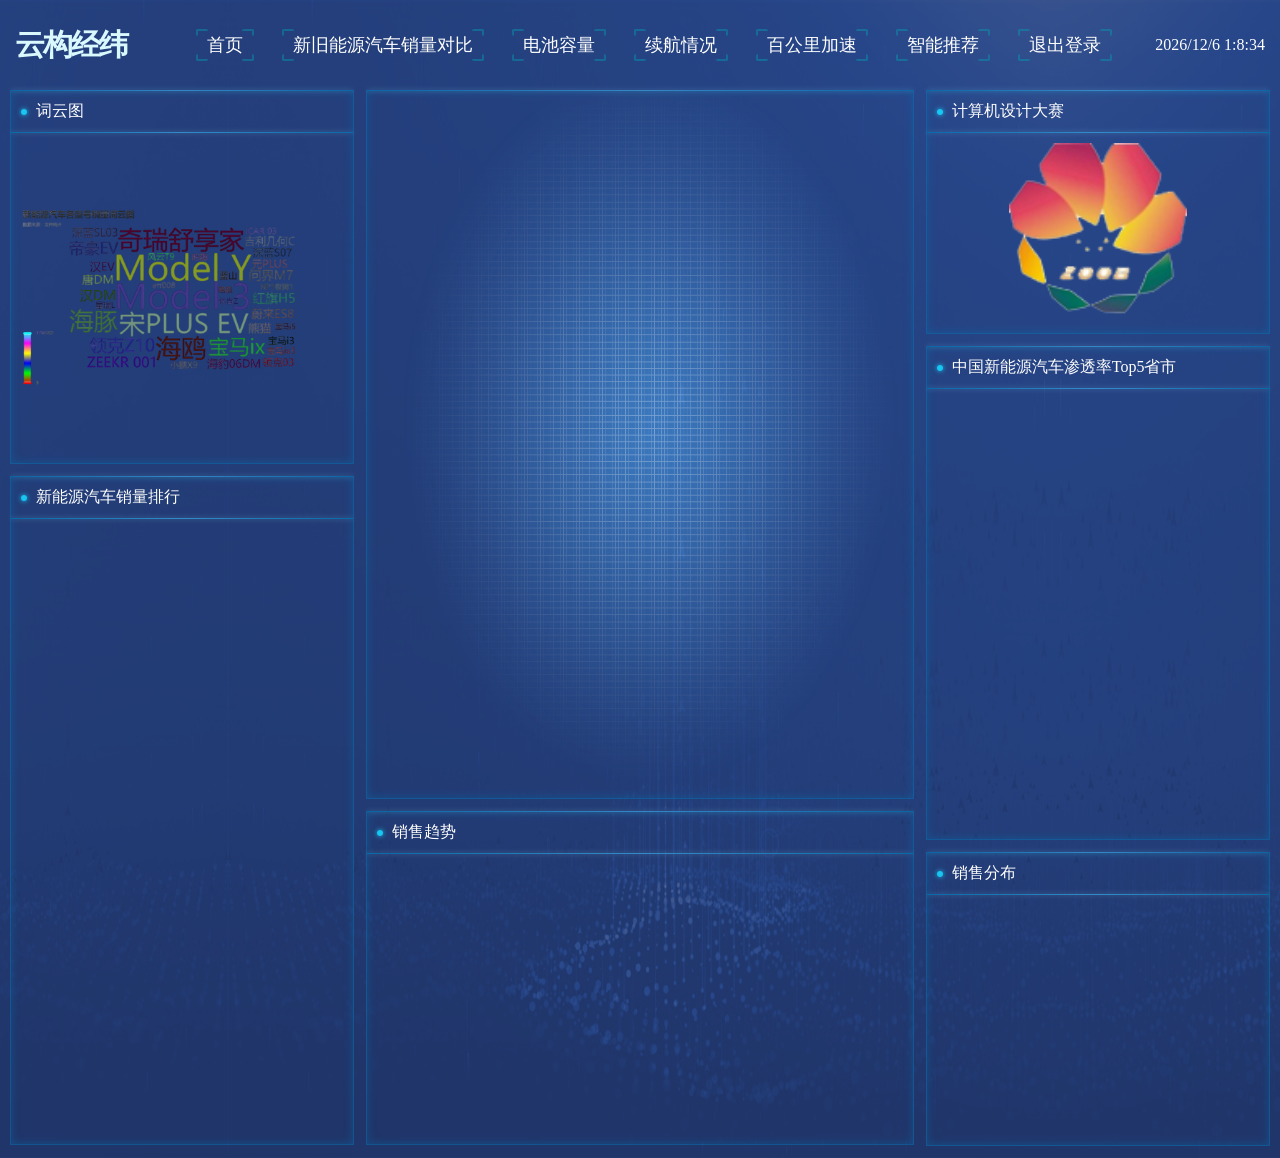
==== index.html @ 6ff61177 "Add files via upload" ====
﻿<!doctype html>
<html>
<head>
    <meta charset="utf-8">
    <title>index</title>
    <script type="text/javascript" src="js/jquery.js"></script>
    <script type="text/javascript" src="js/echarts.min.js"></script>
    <script type="text/javascript" src="js/china.js"></script>
    <script type="text/javascript" src="js/map_year.js"></script>
    <script type="text/javascript" src="js/js.js"></script>

    <link rel="stylesheet" href="css/style.css">
</head>
<body>
<div class="head clearfix">
    <h1 class="pulll_left">云构经纬</h1>
    <div class="menu menu2 pulll_left">
        <ul>
            <li><a href="index.html">首页</a></li>
            <li><a href="sale_compare(1).html">新旧能源汽车销量对比</a></li>
            <li><a href="bar_battery.html">电池容量</a></li>
            <li><a href="bar_km.html">续航情况</a></li>
            <li><a href="bar_time.html">百公里加速</a></li>
            <li><a href="find.html">智能推荐</a></li>
            <li><a href="login.html">退出登录</a></li>
        </ul>
    </div>
    <div class="time" id="showTime">2018/6/12 17:00:12</div>

</div>
<div class="mainbox">

    <ul class="clearfix nav1">
        <li style="width: 28%">
            <div class="box">
                <div class="tit">词云图</div>
                <div class="boxnav" style="height: 330px;">
<!--                    <div class="yqlist">-->
<!--                        <ul class="clearfix">-->
<!--                            <li>-->
<!--                                <div class="yq" id="yq">137</div>-->
<!--                                <span>新能源款式</span></li>-->
<!--                            <li>-->
<!--                                <div class="yq">125</div>-->
<!--                                <span>传统能源款式</span></li>-->
<!--                            <li>-->
<!--                                <div class="yq">27</div>-->
<!--                                <span>新能源汽车厂家数量</span></li>-->
<!--                            <li>-->
<!--                                <div class="yq">2538890</div>-->
<!--                                <span>数据量</span></li>-->
<!--                        </ul>-->
<!--                    </div>-->
                    <img src="3.png" style="width: 100%; height: 100%; object-fit: contain;">
                </div>
            </div>
            <div class="box">
                <div class="tit">新能源汽车销量排行</div>
                <div class="boxnav" style="height: 625px;">
                    <div class="" style="height: 406px" id="echart2"></div>

                </div>
            </div>
        </li>
        <li style="width: 44%">

            <div class="box">
                <div class="boxnav mapc" style="height: 707px; position: relative">
                    <div class="map" id="map"></div>
                </div>
            </div>
            <div class="box">
                <div class="tit">销售趋势</div>
                <div class="boxnav" style="height: 290px;" id="echart3">


                </div>
            </div>
        </li>
        <li style="width: 28%">
            <div class="box">
                <div class="tit">计算机设计大赛</div>
                <div class="boxnav" id="echart4" style="height: 200px;">
                    <img id="echart4-img" src="logo.png" style="width: 100%; height: 100%; object-fit: contain;">
                </div>
            </div>
            <div class="box">
                <div class="tit">中国新能源汽车渗透率Top5省市</div>
                <div class="boxnav" style="height: 350px;" id="echart5">


                </div>
            </div>
            <div class="box">
                <div class="tit">销售分布</div>
                <div class="boxnav" style="height: 250px;" id="echart6">


                </div>
            </div>
        </li>
    </ul>


    <script>
        var t = null;
        t = setTimeout(time, 1000);//開始运行
        function time() {
            clearTimeout(t);//清除定时器
            dt = new Date();
            var y = dt.getFullYear();
            var mt = dt.getMonth() + 1;
            var day = dt.getDate();
            var h = dt.getHours();//获取时
            var m = dt.getMinutes();//获取分
            var s = dt.getSeconds();//获取秒
            document.getElementById("showTime").innerHTML = y + "/" + mt + "/" + day + " " + h + ":" + m + ":" + s + "";
            t = setTimeout(time, 1000); //设定定时器，循环运行
        }

    </script>
</div>
</body>
</html>
---- css/style.css ----
@charset "utf-8";
/* CSS Document */
* {
    -webkit-box-sizing: border-box;
    -moz-box-sizing: border-box;
    box-sizing: border-box
}

*, body {
    padding: 0px;
    margin: 0px;
    font-family: "微软雅黑";
}

body {
    color: #fff;
    font-size: 16px;
    background: #033c76 url(../images/bg.png) no-repeat;
    background-size: 100% 100%;
}

@font-face {
    font-family: electronicFont;
    src: url(../font/DS-DIGIT.TTF)
}

html, body {
    min-height: 100%;
}

li {
    list-style-type: none;
}

table {
}

i {
    margin: 0px;
    padding: 0px;
    text-indent: 0px;
}

img {
    border: none;
    max-width: 100%;
}

a {
    text-decoration: none;
    color: #fff;
}

a.active, a:focus {
    outline: none !important;
    text-decoration: none;
}

ol, ul, p, h1, h2, h3, h4, h5, h6 {
    padding: 0;
    margin: 0
}

a:hover {
    color: #06c;
    text-decoration: none !important
}

.clearfix:after, .clearfix:before {
    display: table;
    content: " "
}

.clearfix:after {
    clear: both
}

.pulll_left {
    float: left;

}

.pulll_right {
    float: right;
}

i {
    font-style: normal;
}

.text-w {
    color: #ffe400
}

.text-d {
    color: #ff6316
}

.text-s {
    color: #14e144
}

.text-b {
    color: #07e5ff
}

.head {
    position: relative;
    margin: 0 15px;
    padding-right: 60px;
}

.head h1 {
    font-size: 30px;
    letter-spacing: -2px;
    text-align: center;
    line-height: 90px;
    padding-right: 55px;
    color: #daf9ff;
}

.head .menu {
}

.head .menu ul {
    font-size: 0;
}

.head .menu li {
    display: inline-block;
    position: relative;
    margin: 30px 15px;
}

.head .menu li a {
    display: block;
    font-size: 18px;
    color: #fff;
    line-height: 30px;
    padding: 0 10px;
}

.head .time {
    position: absolute;
    right: 0;
    line-height: 90px;
    top: 0;
}

.menu li:before,
.menu li:after {
    position: absolute;
    width: 10px;
    height: 5px;
    opacity: .4;
    content: "";
    border-top: 2px solid #02a6b5;
    top: -1px;
    border-radius: 2px;
}

.menu li:before, .menu li a:before {
    border-left: 2px solid #02a6b5;
    left: -1px;
}

.menu li:after, .menu li a:after {
    border-right: 2px solid #02a6b5;
    right: -1px;
}

.menu li a {
    position: relative;
}

.menu li a:before,
.menu li a:after {
    position: absolute;
    width: 10px;
    height: 5px;
    opacity: .4;
    content: "";
    border-bottom: 2px solid #02a6b5;
    bottom: -1px;
    border-radius: 2px;
}

.head .menu li a:hover {
    color: #f4e925;
}

.menu li a:hover:before,
.menu li a:hover:after,
.menu li:hover:before,
.menu li:hover:after {
    border-color: #f4e925;
    opacity: 1;
}

.mainbox {
    padding: 0px 10px;
}

.nav1 {
    margin-left: -6px;
    margin-right: -6px;
}

.nav1 > li {
    padding: 0 6px;
    float: left;
}

.box {
    border: 1px solid rgba(7, 118, 181, .5);
    box-shadow: inset 0 0 10px rgba(7, 118, 181, .4);
    margin-bottom: 12px;
    position: relative;
}

.tit {
    padding: 10px 10px 10px 25px;
    border-bottom: 1px solid rgba(7, 118, 181, .7);
    font-size: 16px;
    font-weight: 500;
    position: relative;
}

.tit:before, .tit01:before {
    position: absolute;
    content: "";
    width: 6px;
    height: 6px;
    background: rgba(22, 214, 255, .9);
    box-shadow: 0 0 5px rgba(22, 214, 255, .9);
    border-radius: 10px;
    left: 10px;
    top: 18px;
}

.tit:after, .box:before {
    width: 100%;
    height: 1px;
    content: "";
    position: absolute;
    left: 0;
    bottom: -1px;
    background: linear-gradient(to right, #076ead, #4ba6e0, #076ead);
    box-shadow: 0 0 5px rgba(131, 189, 227, 1);
    opacity: .6
}

.box:before {
    top: -1px;
}

.boxnav {
    padding: 10px;
}

.tit01 {
    font-size: 16px;
    font-weight: 500;
    position: relative;
    padding-left: 15px;
}

.tit01:before {
    left: 3px;
    top: 8px;
}

.mapc {
    background: url(../images/bg3.png) no-repeat center center;
    background-size: 100% 100%
}

.map {
    position: relative;
    height: 100%;
}

.map img {
}

.mapnav {
    position: absolute;
    z-index: 10;
}


.yqlist li {
    float: left;
    width: 50%;
    padding: 10px 0;
    text-align: center;
}

.yq {
    width: 100px;
    height: 100px;
    margin: 0 auto 5px auto;
    position: relative;
    display: flex;
    justify-content: center;
    align-items: center;
    font-size: 30px;
    font-family: electronicFont;
    color: #fff32b;
}

.yqlist li span {
    opacity: .6;
    font-size: 14px;
}

.yq:before {
    position: absolute;
    width: 100%;
    height: 100%;
    content: "";
    background: url(../images/img1.png) center center;
    border-radius: 100px;
    background-size: 100% 100%;
    opacity: .3;
    left: 0;
    top: 0;
    animation: myfirst2 15s infinite linear;
}

.yq:after {
    position: absolute;
    width: 86%;
    background: url(../images/img2.png) center center;
    border-radius: 100px;
    background-size: 100% 100%;
    opacity: .3;
    height: 86%;
    content: "";
    left: 7%;
    top: 7%;
    animation: myfirst 15s infinite linear;
}


@keyframes myfirst {
    to {
        transform: rotate(-360deg)
    }
}

@keyframes myfirst2 {
    to {
        transform: rotate(360deg)
    }
}

/* 针对右侧中间盒子 */
#echart5 {
    height: 450px !important; /* 使用!important覆盖行内样式 */
}
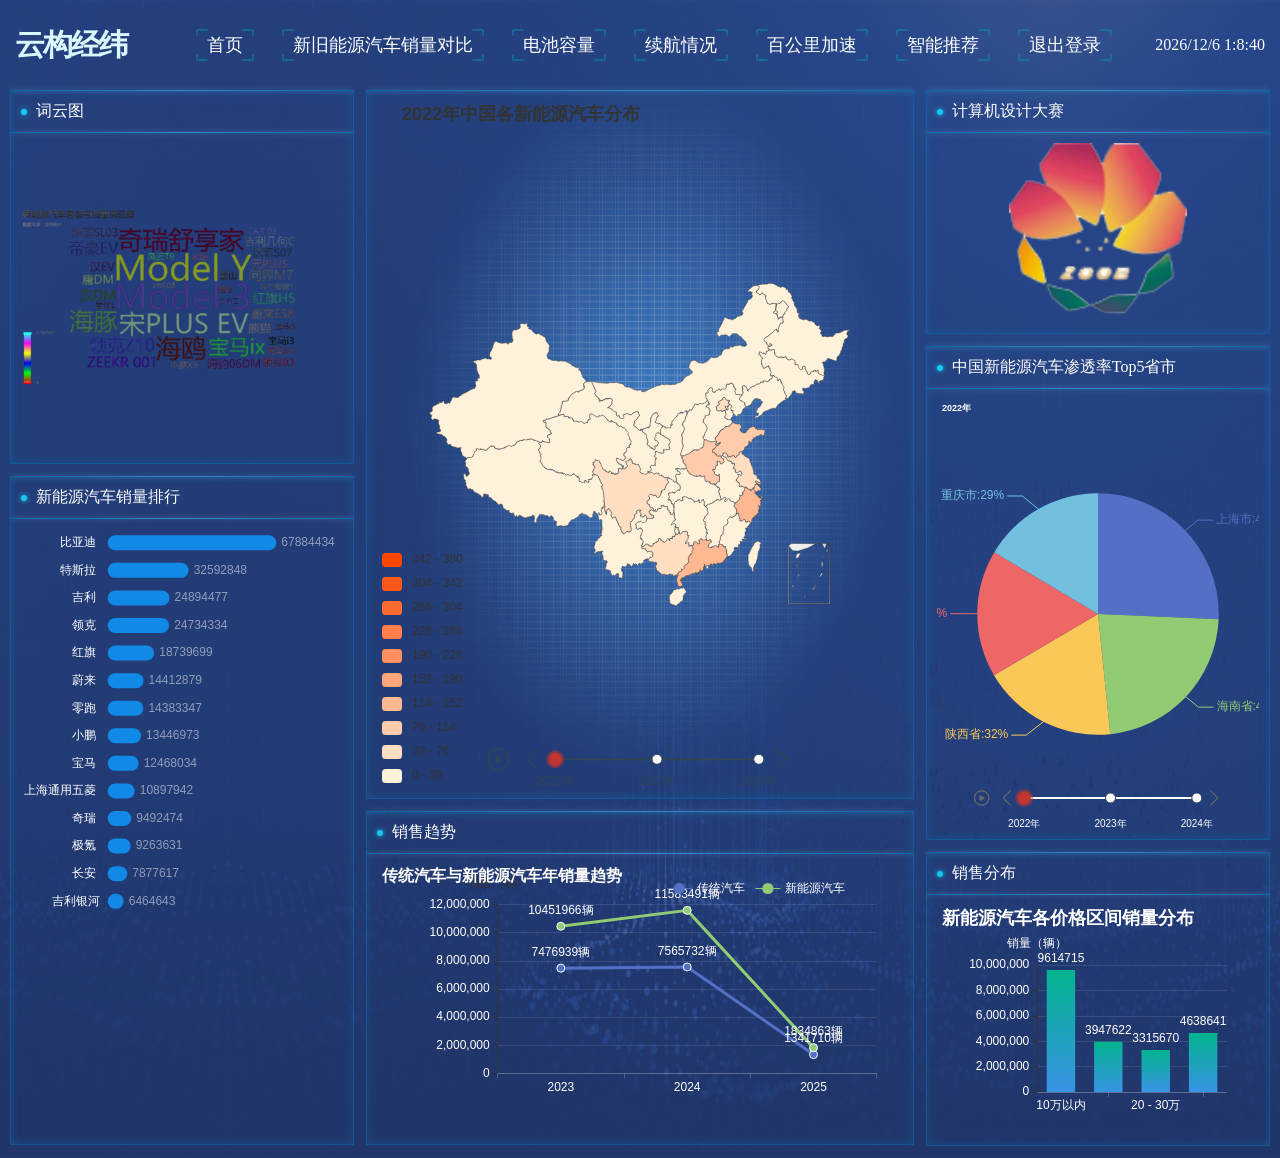
==== commit 63c219f6: "Add files via upload" ====
--- a/index.html
+++ b/index.html
@@ -1,124 +1,124 @@
-﻿<!doctype html>
-<html>
-<head>
-    <meta charset="utf-8">
-    <title>index</title>
-    <script type="text/javascript" src="js/jquery.js"></script>
-    <script type="text/javascript" src="js/echarts.min.js"></script>
-    <script type="text/javascript" src="js/china.js"></script>
-    <script type="text/javascript" src="js/map_year.js"></script>
-    <script type="text/javascript" src="js/js.js"></script>
-
-    <link rel="stylesheet" href="css/style.css">
-</head>
-<body>
-<div class="head clearfix">
-    <h1 class="pulll_left">云构经纬</h1>
-    <div class="menu menu2 pulll_left">
-        <ul>
-            <li><a href="index.html">首页</a></li>
-            <li><a href="sale_compare(1).html">新旧能源汽车销量对比</a></li>
-            <li><a href="bar_battery.html">电池容量</a></li>
-            <li><a href="bar_km.html">续航情况</a></li>
-            <li><a href="bar_time.html">百公里加速</a></li>
-            <li><a href="find.html">智能推荐</a></li>
-            <li><a href="login.html">退出登录</a></li>
-        </ul>
-    </div>
-    <div class="time" id="showTime">2018/6/12 17:00:12</div>
-
-</div>
-<div class="mainbox">
-
-    <ul class="clearfix nav1">
-        <li style="width: 28%">
-            <div class="box">
-                <div class="tit">词云图</div>
-                <div class="boxnav" style="height: 330px;">
-<!--                    <div class="yqlist">-->
-<!--                        <ul class="clearfix">-->
-<!--                            <li>-->
-<!--                                <div class="yq" id="yq">137</div>-->
-<!--                                <span>新能源款式</span></li>-->
-<!--                            <li>-->
-<!--                                <div class="yq">125</div>-->
-<!--                                <span>传统能源款式</span></li>-->
-<!--                            <li>-->
-<!--                                <div class="yq">27</div>-->
-<!--                                <span>新能源汽车厂家数量</span></li>-->
-<!--                            <li>-->
-<!--                                <div class="yq">2538890</div>-->
-<!--                                <span>数据量</span></li>-->
-<!--                        </ul>-->
-<!--                    </div>-->
-                    <img src="3.png" style="width: 100%; height: 100%; object-fit: contain;">
-                </div>
-            </div>
-            <div class="box">
-                <div class="tit">新能源汽车销量排行</div>
-                <div class="boxnav" style="height: 625px;">
-                    <div class="" style="height: 406px" id="echart2"></div>
-
-                </div>
-            </div>
-        </li>
-        <li style="width: 44%">
-
-            <div class="box">
-                <div class="boxnav mapc" style="height: 707px; position: relative">
-                    <div class="map" id="map"></div>
-                </div>
-            </div>
-            <div class="box">
-                <div class="tit">销售趋势</div>
-                <div class="boxnav" style="height: 290px;" id="echart3">
-
-
-                </div>
-            </div>
-        </li>
-        <li style="width: 28%">
-            <div class="box">
-                <div class="tit">计算机设计大赛</div>
-                <div class="boxnav" id="echart4" style="height: 200px;">
-                    <img id="echart4-img" src="logo.png" style="width: 100%; height: 100%; object-fit: contain;">
-                </div>
-            </div>
-            <div class="box">
-                <div class="tit">中国新能源汽车渗透率Top5省市</div>
-                <div class="boxnav" style="height: 350px;" id="echart5">
-
-
-                </div>
-            </div>
-            <div class="box">
-                <div class="tit">销售分布</div>
-                <div class="boxnav" style="height: 250px;" id="echart6">
-
-
-                </div>
-            </div>
-        </li>
-    </ul>
-
-
-    <script>
-        var t = null;
-        t = setTimeout(time, 1000);//開始运行
-        function time() {
-            clearTimeout(t);//清除定时器
-            dt = new Date();
-            var y = dt.getFullYear();
-            var mt = dt.getMonth() + 1;
-            var day = dt.getDate();
-            var h = dt.getHours();//获取时
-            var m = dt.getMinutes();//获取分
-            var s = dt.getSeconds();//获取秒
-            document.getElementById("showTime").innerHTML = y + "/" + mt + "/" + day + " " + h + ":" + m + ":" + s + "";
-            t = setTimeout(time, 1000); //设定定时器，循环运行
-        }
-
-    </script>
-</div>
-</body>
-</html>
+﻿<!doctype html>
+<html>
+<head>
+    <meta charset="utf-8">
+    <title>index</title>
+    <script type="text/javascript" src="js/jquery.js"></script>
+    <script type="text/javascript" src="js/echarts.min.js"></script>
+    <script type="text/javascript" src="js/china.js"></script>
+    <script type="text/javascript" src="js/map_year.js"></script>
+    <script type="text/javascript" src="js/js.js"></script>
+
+    <link rel="stylesheet" href="css/style.css">
+</head>
+<body>
+<div class="head clearfix">
+    <h1 class="pulll_left">云构经纬</h1>
+    <div class="menu menu2 pulll_left">
+        <ul>
+            <li><a href="index.html">首页</a></li>
+            <li><a href="sale_compare(1).html">新旧能源汽车销量对比</a></li>
+            <li><a href="bar_battery.html">电池容量</a></li>
+            <li><a href="bar_km.html">续航情况</a></li>
+            <li><a href="bar_time.html">百公里加速</a></li>
+            <li><a href="find.html">智能推荐</a></li>
+            <li><a href="login.html">退出登录</a></li>
+        </ul>
+    </div>
+    <div class="time" id="showTime">2018/6/12 17:00:12</div>
+
+</div>
+<div class="mainbox">
+
+    <ul class="clearfix nav1">
+        <li style="width: 28%">
+            <div class="box">
+                <div class="tit">词云图</div>
+                <div class="boxnav" style="height: 330px;">
+<!--                    <div class="yqlist">-->
+<!--                        <ul class="clearfix">-->
+<!--                            <li>-->
+<!--                                <div class="yq" id="yq">137</div>-->
+<!--                                <span>新能源款式</span></li>-->
+<!--                            <li>-->
+<!--                                <div class="yq">125</div>-->
+<!--                                <span>传统能源款式</span></li>-->
+<!--                            <li>-->
+<!--                                <div class="yq">27</div>-->
+<!--                                <span>新能源汽车厂家数量</span></li>-->
+<!--                            <li>-->
+<!--                                <div class="yq">2538890</div>-->
+<!--                                <span>数据量</span></li>-->
+<!--                        </ul>-->
+<!--                    </div>-->
+                    <img src="3.png" style="width: 100%; height: 100%; object-fit: contain;">
+                </div>
+            </div>
+            <div class="box">
+                <div class="tit">新能源汽车销量排行</div>
+                <div class="boxnav" style="height: 625px;">
+                    <div class="" style="height: 406px" id="echart2"></div>
+
+                </div>
+            </div>
+        </li>
+        <li style="width: 44%">
+
+            <div class="box">
+                <div class="boxnav mapc" style="height: 707px; position: relative">
+                    <div class="map" id="map"></div>
+                </div>
+            </div>
+            <div class="box">
+                <div class="tit">销售趋势</div>
+                <div class="boxnav" style="height: 290px;" id="echart3">
+
+
+                </div>
+            </div>
+        </li>
+        <li style="width: 28%">
+            <div class="box">
+                <div class="tit">计算机设计大赛</div>
+                <div class="boxnav" id="echart4" style="height: 200px;">
+                    <img id="echart4-img" src="logo.png" style="width: 100%; height: 100%; object-fit: contain;">
+                </div>
+            </div>
+            <div class="box">
+                <div class="tit">中国新能源汽车渗透率Top5省市</div>
+                <div class="boxnav" style="height: 350px;" id="echart5">
+
+
+                </div>
+            </div>
+            <div class="box">
+                <div class="tit">销售分布</div>
+                <div class="boxnav" style="height: 250px;" id="echart6">
+
+
+                </div>
+            </div>
+        </li>
+    </ul>
+
+
+    <script>
+        var t = null;
+        t = setTimeout(time, 1000);//開始运行
+        function time() {
+            clearTimeout(t);//清除定时器
+            dt = new Date();
+            var y = dt.getFullYear();
+            var mt = dt.getMonth() + 1;
+            var day = dt.getDate();
+            var h = dt.getHours();//获取时
+            var m = dt.getMinutes();//获取分
+            var s = dt.getSeconds();//获取秒
+            document.getElementById("showTime").innerHTML = y + "/" + mt + "/" + day + " " + h + ":" + m + ":" + s + "";
+            t = setTimeout(time, 1000); //设定定时器，循环运行
+        }
+
+    </script>
+</div>
+</body>
+</html>
--- a/css/style.css
+++ b/css/style.css
@@ -1,362 +1,362 @@
-@charset "utf-8";
-/* CSS Document */
-* {
-    -webkit-box-sizing: border-box;
-    -moz-box-sizing: border-box;
-    box-sizing: border-box
-}
-
-*, body {
-    padding: 0px;
-    margin: 0px;
-    font-family: "微软雅黑";
-}
-
-body {
-    color: #fff;
-    font-size: 16px;
-    background: #033c76 url(../images/bg.png) no-repeat;
-    background-size: 100% 100%;
-}
-
-@font-face {
-    font-family: electronicFont;
-    src: url(../font/DS-DIGIT.TTF)
-}
-
-html, body {
-    min-height: 100%;
-}
-
-li {
-    list-style-type: none;
-}
-
-table {
-}
-
-i {
-    margin: 0px;
-    padding: 0px;
-    text-indent: 0px;
-}
-
-img {
-    border: none;
-    max-width: 100%;
-}
-
-a {
-    text-decoration: none;
-    color: #fff;
-}
-
-a.active, a:focus {
-    outline: none !important;
-    text-decoration: none;
-}
-
-ol, ul, p, h1, h2, h3, h4, h5, h6 {
-    padding: 0;
-    margin: 0
-}
-
-a:hover {
-    color: #06c;
-    text-decoration: none !important
-}
-
-.clearfix:after, .clearfix:before {
-    display: table;
-    content: " "
-}
-
-.clearfix:after {
-    clear: both
-}
-
-.pulll_left {
-    float: left;
-
-}
-
-.pulll_right {
-    float: right;
-}
-
-i {
-    font-style: normal;
-}
-
-.text-w {
-    color: #ffe400
-}
-
-.text-d {
-    color: #ff6316
-}
-
-.text-s {
-    color: #14e144
-}
-
-.text-b {
-    color: #07e5ff
-}
-
-.head {
-    position: relative;
-    margin: 0 15px;
-    padding-right: 60px;
-}
-
-.head h1 {
-    font-size: 30px;
-    letter-spacing: -2px;
-    text-align: center;
-    line-height: 90px;
-    padding-right: 55px;
-    color: #daf9ff;
-}
-
-.head .menu {
-}
-
-.head .menu ul {
-    font-size: 0;
-}
-
-.head .menu li {
-    display: inline-block;
-    position: relative;
-    margin: 30px 15px;
-}
-
-.head .menu li a {
-    display: block;
-    font-size: 18px;
-    color: #fff;
-    line-height: 30px;
-    padding: 0 10px;
-}
-
-.head .time {
-    position: absolute;
-    right: 0;
-    line-height: 90px;
-    top: 0;
-}
-
-.menu li:before,
-.menu li:after {
-    position: absolute;
-    width: 10px;
-    height: 5px;
-    opacity: .4;
-    content: "";
-    border-top: 2px solid #02a6b5;
-    top: -1px;
-    border-radius: 2px;
-}
-
-.menu li:before, .menu li a:before {
-    border-left: 2px solid #02a6b5;
-    left: -1px;
-}
-
-.menu li:after, .menu li a:after {
-    border-right: 2px solid #02a6b5;
-    right: -1px;
-}
-
-.menu li a {
-    position: relative;
-}
-
-.menu li a:before,
-.menu li a:after {
-    position: absolute;
-    width: 10px;
-    height: 5px;
-    opacity: .4;
-    content: "";
-    border-bottom: 2px solid #02a6b5;
-    bottom: -1px;
-    border-radius: 2px;
-}
-
-.head .menu li a:hover {
-    color: #f4e925;
-}
-
-.menu li a:hover:before,
-.menu li a:hover:after,
-.menu li:hover:before,
-.menu li:hover:after {
-    border-color: #f4e925;
-    opacity: 1;
-}
-
-.mainbox {
-    padding: 0px 10px;
-}
-
-.nav1 {
-    margin-left: -6px;
-    margin-right: -6px;
-}
-
-.nav1 > li {
-    padding: 0 6px;
-    float: left;
-}
-
-.box {
-    border: 1px solid rgba(7, 118, 181, .5);
-    box-shadow: inset 0 0 10px rgba(7, 118, 181, .4);
-    margin-bottom: 12px;
-    position: relative;
-}
-
-.tit {
-    padding: 10px 10px 10px 25px;
-    border-bottom: 1px solid rgba(7, 118, 181, .7);
-    font-size: 16px;
-    font-weight: 500;
-    position: relative;
-}
-
-.tit:before, .tit01:before {
-    position: absolute;
-    content: "";
-    width: 6px;
-    height: 6px;
-    background: rgba(22, 214, 255, .9);
-    box-shadow: 0 0 5px rgba(22, 214, 255, .9);
-    border-radius: 10px;
-    left: 10px;
-    top: 18px;
-}
-
-.tit:after, .box:before {
-    width: 100%;
-    height: 1px;
-    content: "";
-    position: absolute;
-    left: 0;
-    bottom: -1px;
-    background: linear-gradient(to right, #076ead, #4ba6e0, #076ead);
-    box-shadow: 0 0 5px rgba(131, 189, 227, 1);
-    opacity: .6
-}
-
-.box:before {
-    top: -1px;
-}
-
-.boxnav {
-    padding: 10px;
-}
-
-.tit01 {
-    font-size: 16px;
-    font-weight: 500;
-    position: relative;
-    padding-left: 15px;
-}
-
-.tit01:before {
-    left: 3px;
-    top: 8px;
-}
-
-.mapc {
-    background: url(../images/bg3.png) no-repeat center center;
-    background-size: 100% 100%
-}
-
-.map {
-    position: relative;
-    height: 100%;
-}
-
-.map img {
-}
-
-.mapnav {
-    position: absolute;
-    z-index: 10;
-}
-
-
-.yqlist li {
-    float: left;
-    width: 50%;
-    padding: 10px 0;
-    text-align: center;
-}
-
-.yq {
-    width: 100px;
-    height: 100px;
-    margin: 0 auto 5px auto;
-    position: relative;
-    display: flex;
-    justify-content: center;
-    align-items: center;
-    font-size: 30px;
-    font-family: electronicFont;
-    color: #fff32b;
-}
-
-.yqlist li span {
-    opacity: .6;
-    font-size: 14px;
-}
-
-.yq:before {
-    position: absolute;
-    width: 100%;
-    height: 100%;
-    content: "";
-    background: url(../images/img1.png) center center;
-    border-radius: 100px;
-    background-size: 100% 100%;
-    opacity: .3;
-    left: 0;
-    top: 0;
-    animation: myfirst2 15s infinite linear;
-}
-
-.yq:after {
-    position: absolute;
-    width: 86%;
-    background: url(../images/img2.png) center center;
-    border-radius: 100px;
-    background-size: 100% 100%;
-    opacity: .3;
-    height: 86%;
-    content: "";
-    left: 7%;
-    top: 7%;
-    animation: myfirst 15s infinite linear;
-}
-
-
-@keyframes myfirst {
-    to {
-        transform: rotate(-360deg)
-    }
-}
-
-@keyframes myfirst2 {
-    to {
-        transform: rotate(360deg)
-    }
-}
-
-/* 针对右侧中间盒子 */
-#echart5 {
-    height: 450px !important; /* 使用!important覆盖行内样式 */
-}
-
+@charset "utf-8";
+/* CSS Document */
+* {
+    -webkit-box-sizing: border-box;
+    -moz-box-sizing: border-box;
+    box-sizing: border-box
+}
+
+*, body {
+    padding: 0px;
+    margin: 0px;
+    font-family: "微软雅黑";
+}
+
+body {
+    color: #fff;
+    font-size: 16px;
+    background: #033c76 url(../images/bg.png) no-repeat;
+    background-size: 100% 100%;
+}
+
+@font-face {
+    font-family: electronicFont;
+    src: url(../font/DS-DIGIT.TTF)
+}
+
+html, body {
+    min-height: 100%;
+}
+
+li {
+    list-style-type: none;
+}
+
+table {
+}
+
+i {
+    margin: 0px;
+    padding: 0px;
+    text-indent: 0px;
+}
+
+img {
+    border: none;
+    max-width: 100%;
+}
+
+a {
+    text-decoration: none;
+    color: #fff;
+}
+
+a.active, a:focus {
+    outline: none !important;
+    text-decoration: none;
+}
+
+ol, ul, p, h1, h2, h3, h4, h5, h6 {
+    padding: 0;
+    margin: 0
+}
+
+a:hover {
+    color: #06c;
+    text-decoration: none !important
+}
+
+.clearfix:after, .clearfix:before {
+    display: table;
+    content: " "
+}
+
+.clearfix:after {
+    clear: both
+}
+
+.pulll_left {
+    float: left;
+
+}
+
+.pulll_right {
+    float: right;
+}
+
+i {
+    font-style: normal;
+}
+
+.text-w {
+    color: #ffe400
+}
+
+.text-d {
+    color: #ff6316
+}
+
+.text-s {
+    color: #14e144
+}
+
+.text-b {
+    color: #07e5ff
+}
+
+.head {
+    position: relative;
+    margin: 0 15px;
+    padding-right: 60px;
+}
+
+.head h1 {
+    font-size: 30px;
+    letter-spacing: -2px;
+    text-align: center;
+    line-height: 90px;
+    padding-right: 55px;
+    color: #daf9ff;
+}
+
+.head .menu {
+}
+
+.head .menu ul {
+    font-size: 0;
+}
+
+.head .menu li {
+    display: inline-block;
+    position: relative;
+    margin: 30px 15px;
+}
+
+.head .menu li a {
+    display: block;
+    font-size: 18px;
+    color: #fff;
+    line-height: 30px;
+    padding: 0 10px;
+}
+
+.head .time {
+    position: absolute;
+    right: 0;
+    line-height: 90px;
+    top: 0;
+}
+
+.menu li:before,
+.menu li:after {
+    position: absolute;
+    width: 10px;
+    height: 5px;
+    opacity: .4;
+    content: "";
+    border-top: 2px solid #02a6b5;
+    top: -1px;
+    border-radius: 2px;
+}
+
+.menu li:before, .menu li a:before {
+    border-left: 2px solid #02a6b5;
+    left: -1px;
+}
+
+.menu li:after, .menu li a:after {
+    border-right: 2px solid #02a6b5;
+    right: -1px;
+}
+
+.menu li a {
+    position: relative;
+}
+
+.menu li a:before,
+.menu li a:after {
+    position: absolute;
+    width: 10px;
+    height: 5px;
+    opacity: .4;
+    content: "";
+    border-bottom: 2px solid #02a6b5;
+    bottom: -1px;
+    border-radius: 2px;
+}
+
+.head .menu li a:hover {
+    color: #f4e925;
+}
+
+.menu li a:hover:before,
+.menu li a:hover:after,
+.menu li:hover:before,
+.menu li:hover:after {
+    border-color: #f4e925;
+    opacity: 1;
+}
+
+.mainbox {
+    padding: 0px 10px;
+}
+
+.nav1 {
+    margin-left: -6px;
+    margin-right: -6px;
+}
+
+.nav1 > li {
+    padding: 0 6px;
+    float: left;
+}
+
+.box {
+    border: 1px solid rgba(7, 118, 181, .5);
+    box-shadow: inset 0 0 10px rgba(7, 118, 181, .4);
+    margin-bottom: 12px;
+    position: relative;
+}
+
+.tit {
+    padding: 10px 10px 10px 25px;
+    border-bottom: 1px solid rgba(7, 118, 181, .7);
+    font-size: 16px;
+    font-weight: 500;
+    position: relative;
+}
+
+.tit:before, .tit01:before {
+    position: absolute;
+    content: "";
+    width: 6px;
+    height: 6px;
+    background: rgba(22, 214, 255, .9);
+    box-shadow: 0 0 5px rgba(22, 214, 255, .9);
+    border-radius: 10px;
+    left: 10px;
+    top: 18px;
+}
+
+.tit:after, .box:before {
+    width: 100%;
+    height: 1px;
+    content: "";
+    position: absolute;
+    left: 0;
+    bottom: -1px;
+    background: linear-gradient(to right, #076ead, #4ba6e0, #076ead);
+    box-shadow: 0 0 5px rgba(131, 189, 227, 1);
+    opacity: .6
+}
+
+.box:before {
+    top: -1px;
+}
+
+.boxnav {
+    padding: 10px;
+}
+
+.tit01 {
+    font-size: 16px;
+    font-weight: 500;
+    position: relative;
+    padding-left: 15px;
+}
+
+.tit01:before {
+    left: 3px;
+    top: 8px;
+}
+
+.mapc {
+    background: url(../images/bg3.png) no-repeat center center;
+    background-size: 100% 100%
+}
+
+.map {
+    position: relative;
+    height: 100%;
+}
+
+.map img {
+}
+
+.mapnav {
+    position: absolute;
+    z-index: 10;
+}
+
+
+.yqlist li {
+    float: left;
+    width: 50%;
+    padding: 10px 0;
+    text-align: center;
+}
+
+.yq {
+    width: 100px;
+    height: 100px;
+    margin: 0 auto 5px auto;
+    position: relative;
+    display: flex;
+    justify-content: center;
+    align-items: center;
+    font-size: 30px;
+    font-family: electronicFont;
+    color: #fff32b;
+}
+
+.yqlist li span {
+    opacity: .6;
+    font-size: 14px;
+}
+
+.yq:before {
+    position: absolute;
+    width: 100%;
+    height: 100%;
+    content: "";
+    background: url(../images/img1.png) center center;
+    border-radius: 100px;
+    background-size: 100% 100%;
+    opacity: .3;
+    left: 0;
+    top: 0;
+    animation: myfirst2 15s infinite linear;
+}
+
+.yq:after {
+    position: absolute;
+    width: 86%;
+    background: url(../images/img2.png) center center;
+    border-radius: 100px;
+    background-size: 100% 100%;
+    opacity: .3;
+    height: 86%;
+    content: "";
+    left: 7%;
+    top: 7%;
+    animation: myfirst 15s infinite linear;
+}
+
+
+@keyframes myfirst {
+    to {
+        transform: rotate(-360deg)
+    }
+}
+
+@keyframes myfirst2 {
+    to {
+        transform: rotate(360deg)
+    }
+}
+
+/* 针对右侧中间盒子 */
+#echart5 {
+    height: 450px !important; /* 使用!important覆盖行内样式 */
+}
+
